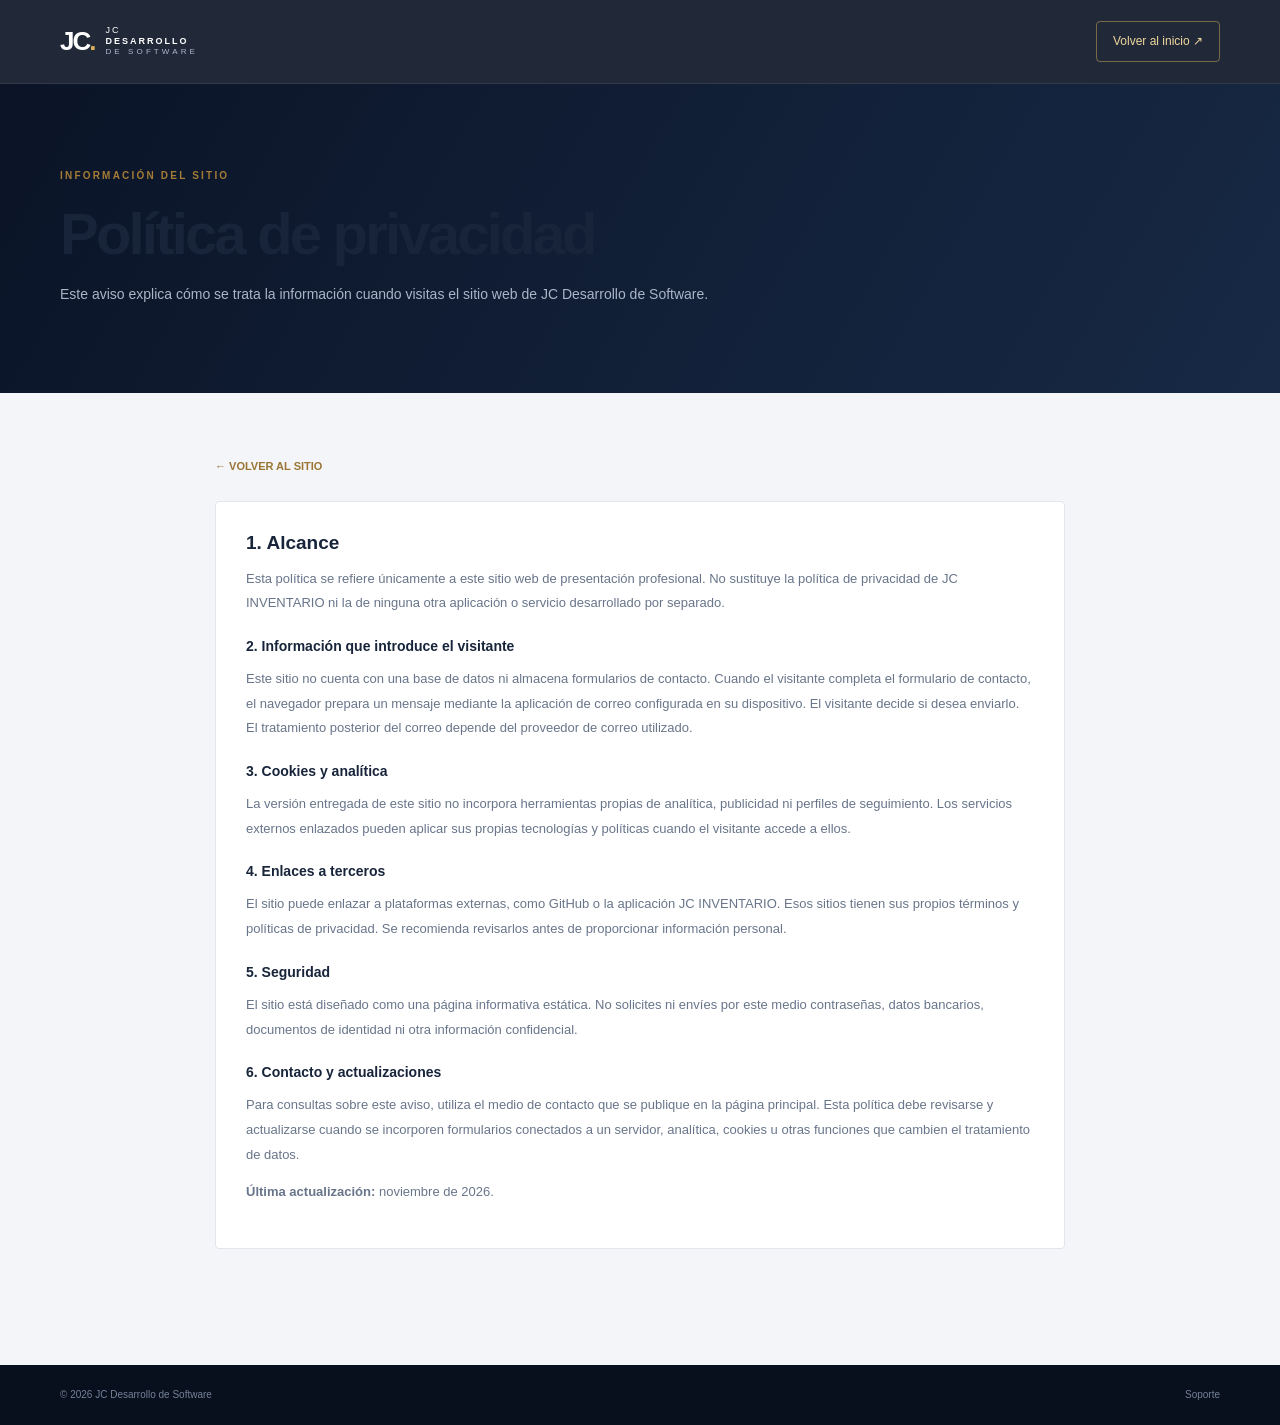
==== JC-DESARROLLO-SOFTWARE/privacidad.html @ 14fc8ab5 "Publicar página principal JC Desarrollo de Software" ====
<!doctype html>
<html lang="es">
<head>
  <meta charset="utf-8">
  <meta name="viewport" content="width=device-width, initial-scale=1">
  <meta name="theme-color" content="#0b1427">

  <meta
    name="description"
    content="Aviso de privacidad del sitio web JC Desarrollo de Software."
  >

  <title>Privacidad | JC Desarrollo de Software</title>

  <link rel="icon" href="assets/favicon.svg" type="image/svg+xml">
  <link rel="stylesheet" href="styles.css">
</head>

<body class="inner-page">

  <header class="site-header">
    <div class="container nav-wrap">

      <a class="brand" href="index.html">
        <span class="brand-mark">JC<span>.</span></span>
        <span class="brand-name">
          JC <b>DESARROLLO</b>
          <small>DE SOFTWARE</small>
        </span>
      </a>

      <a class="nav-cta" href="index.html">
        Volver al inicio ↗
      </a>

    </div>
  </header>

  <main>

    <section class="inner-hero">
      <div class="container">
        <span class="section-index">INFORMACIÓN DEL SITIO</span>

        <h1>Política de privacidad</h1>

        <p>
          Este aviso explica cómo se trata la información cuando
          visitas el sitio web de JC Desarrollo de Software.
        </p>
      </div>
    </section>

    <div class="container inner-content">

      <a class="inner-back" href="index.html">
        ← VOLVER AL SITIO
      </a>

      <article class="content-card">

        <h2>1. Alcance</h2>

        <p>
          Esta política se refiere únicamente a este sitio web
          de presentación profesional. No sustituye la política
          de privacidad de JC INVENTARIO ni la de ninguna otra
          aplicación o servicio desarrollado por separado.
        </p>

        <h3>2. Información que introduce el visitante</h3>

        <p>
          Este sitio no cuenta con una base de datos ni almacena
          formularios de contacto. Cuando el visitante completa
          el formulario de contacto, el navegador prepara un
          mensaje mediante la aplicación de correo configurada
          en su dispositivo. El visitante decide si desea
          enviarlo. El tratamiento posterior del correo depende
          del proveedor de correo utilizado.
        </p>

        <h3>3. Cookies y analítica</h3>

        <p>
          La versión entregada de este sitio no incorpora
          herramientas propias de analítica, publicidad ni
          perfiles de seguimiento. Los servicios externos
          enlazados pueden aplicar sus propias tecnologías
          y políticas cuando el visitante accede a ellos.
        </p>

        <h3>4. Enlaces a terceros</h3>

        <p>
          El sitio puede enlazar a plataformas externas, como
          GitHub o la aplicación JC INVENTARIO. Esos sitios
          tienen sus propios términos y políticas de privacidad.
          Se recomienda revisarlos antes de proporcionar
          información personal.
        </p>

        <h3>5. Seguridad</h3>

        <p>
          El sitio está diseñado como una página informativa
          estática. No solicites ni envíes por este medio
          contraseñas, datos bancarios, documentos de identidad
          ni otra información confidencial.
        </p>

        <h3>6. Contacto y actualizaciones</h3>

        <p>
          Para consultas sobre este aviso, utiliza el medio
          de contacto que se publique en la página principal.
          Esta política debe revisarse y actualizarse cuando
          se incorporen formularios conectados a un servidor,
          analítica, cookies u otras funciones que cambien
          el tratamiento de datos.
        </p>

        <p>
          <strong>Última actualización:</strong> noviembre de 2026.
        </p>

      </article>

    </div>
  </main>

  <footer class="inner-footer">
    <div class="container">
      <span>
        © <span id="current-year"></span> JC Desarrollo de Software
      </span>

      <a href="soporte.html">Soporte</a>
    </div>
  </footer>

  <script src="script.js"></script>

</body>
</html>
---- JC-DESARROLLO-SOFTWARE/styles.css ----
:root {
  --navy: #0b1427;
  --navy-2: #101e37;
  --navy-3: #172945;
  --gold: #d8b15d;
  --gold-light: #efd79d;
  --ink: #17243a;
  --muted: #647087;
  --paper: #f3f5f8;
  --white: #fff;
  --line: #e1e6ed;
  --font-body: Inter, "Segoe UI", Arial, sans-serif;
  --font-display: "Segoe UI", Inter, Arial, sans-serif;
  --container: 1160px;
  --ease: cubic-bezier(.2, .75, .25, 1);
}

* {
  box-sizing: border-box;
}

html {
  scroll-behavior: smooth;
  scroll-padding-top: 90px;
}

body {
  margin: 0;
  background: var(--navy);
  color: #fff;
  font-family: var(--font-body);
  font-size: 15px;
  line-height: 1.65;
  -webkit-font-smoothing: antialiased;
}

a {
  color: inherit;
  text-decoration: none;
}

button,
input,
textarea {
  font: inherit;
}

.container {
  width: min(var(--container), calc(100% - 48px));
  margin-inline: auto;
}

.section-pad {
  padding: 112px 0;
}

.site-noise {
  position: fixed;
  inset: 0;
  pointer-events: none;
  z-index: 10;
  opacity: .035;
  background-image: url("data:image/svg+xml,%3Csvg viewBox='0 0 180 180' xmlns='http://www.w3.org/2000/svg'%3E%3Cfilter id='n'%3E%3CfeTurbulence type='fractalNoise' baseFrequency='.9' numOctaves='4' stitchTiles='stitch'/%3E%3C/filter%3E%3Crect width='100%25' height='100%25' filter='url(%23n)' opacity='.34'/%3E%3C/svg%3E");
}

/* BARRA DE NAVEGACIÓN */

.site-header {
  height: 84px;
  position: sticky;
  top: 0;
  z-index: 20;
  background: rgba(10, 19, 36, .9);
  backdrop-filter: blur(18px);
  border-bottom: 1px solid rgba(255, 255, 255, .08);
}

.nav-wrap {
  height: 100%;
  display: flex;
  align-items: center;
  justify-content: space-between;
}

.brand {
  display: inline-flex;
  align-items: center;
  gap: 11px;
}

.brand-mark {
  font: 800 26px var(--font-display);
  letter-spacing: -2px;
  color: #fff;
}

.brand-mark span {
  color: var(--gold);
}

.brand-name {
  display: flex;
  flex-direction: column;
  font: 500 9px/1.2 var(--font-display);
  letter-spacing: 2px;
  color: #fff;
}

.brand-name b {
  font-weight: 800;
}

.brand-name small {
  font: 500 8px/1.5 var(--font-body);
  letter-spacing: 3.1px;
  color: #aeb8c9;
}

.main-nav {
  display: flex;
  align-items: center;
  gap: 34px;
}

.main-nav > a:not(.nav-cta) {
  font-size: 12px;
  color: #b8c2d2;
  transition: color .2s;
}

.main-nav > a:hover {
  color: var(--gold-light);
}

.nav-cta {
  padding: 10px 16px;
  border: 1px solid rgba(216, 177, 93, .48);
  border-radius: 4px;
  color: var(--gold-light);
  font-size: 12px;
}

.nav-cta span {
  margin-left: 10px;
}

.menu-toggle {
  display: none;
}

/* PORTADA */

.hero {
  padding-top: 86px;
  padding-bottom: 40px;
  position: relative;
  overflow: hidden;
  background:
    radial-gradient(ellipse at 78% 42%, rgba(39, 65, 100, .42), transparent 42%),
    linear-gradient(115deg, #0b1427 0%, #0d1930 62%, #111f37 100%);
}

.hero-grid {
  display: grid;
  grid-template-columns: 1.05fr .95fr;
  align-items: center;
  gap: 45px;
  min-height: 515px;
}

.eyebrow,
.section-index,
.project-label {
  font-size: 10px;
  letter-spacing: 2.2px;
  font-weight: 700;
  color: var(--gold);
  display: flex;
  align-items: center;
  gap: 10px;
}

.status-dot {
  height: 7px;
  width: 7px;
  border-radius: 50%;
  background: var(--gold);
  box-shadow: 0 0 15px rgba(216, 177, 93, .85);
  display: inline-block;
}

.hero h1 {
  font: 800 clamp(46px, 6.1vw, 76px)/1.08 var(--font-display);
  letter-spacing: -4.7px;
  margin: 28px 0 22px;
}

.gradient-text {
  background: linear-gradient(100deg, #f1dda9 0%, #d8b15d 45%, #a77b32 100%);
  background-clip: text;
  -webkit-background-clip: text;
  color: transparent;
}

.hero-lead {
  max-width: 550px;
  color: #aab5c7;
  font-size: 15px;
  line-height: 1.85;
  margin: 0;
}

.hero-actions {
  display: flex;
  align-items: center;
  gap: 14px;
  margin-top: 34px;
}

.button {
  display: inline-flex;
  align-items: center;
  justify-content: center;
  gap: 19px;
  padding: 13px 19px;
  min-height: 48px;
  border-radius: 3px;
  font-size: 12px;
  font-weight: 700;
  letter-spacing: .15px;
  border: 1px solid transparent;
  cursor: pointer;
  transition:
    transform .25s var(--ease),
    background .25s,
    border-color .25s;
}

.button:hover {
  transform: translateY(-3px);
}

.button-primary {
  background: var(--gold);
  color: #17243a;
  box-shadow: 0 9px 28px rgba(216, 177, 93, .13);
}

.button-primary:hover {
  background: #edca7b;
}

.button-ghost {
  border-color: rgba(255, 255, 255, .18);
  color: #e6ebf2;
}

.button-ghost:hover {
  border-color: var(--gold);
}

.hero-proof {
  display: flex;
  align-items: center;
  gap: 12px;
  margin-top: 44px;
  color: #7f8da4;
  font-size: 11px;
}

.proof-line {
  width: 36px;
  height: 1px;
  background: var(--gold);
}

/* ILUSTRACIÓN DE PORTADA */

.hero-visual {
  height: 465px;
  position: relative;
  display: flex;
  align-items: center;
  justify-content: center;
}

.visual-glow {
  position: absolute;
  width: 330px;
  height: 330px;
  border-radius: 50%;
  background: rgba(216, 177, 93, .11);
  filter: blur(85px);
}

.visual-orbit {
  position: absolute;
  border: 1px solid rgba(218, 190, 131, .13);
  border-radius: 50%;
  transform: rotate(-22deg);
}

.orbit-one {
  width: 440px;
  height: 270px;
}

.orbit-two {
  width: 350px;
  height: 440px;
  transform: rotate(53deg);
}

.code-card {
  position: relative;
  z-index: 2;
  width: min(410px, 90%);
  background: linear-gradient(145deg, #1c2e49, #101d32);
  border: 1px solid rgba(234, 209, 155, .24);
  border-radius: 10px;
  box-shadow: 0 35px 90px rgba(0, 0, 0, .42);
  transform: rotate(-4deg);
  overflow: hidden;
}

.window-top {
  height: 42px;
  display: flex;
  align-items: center;
  padding: 0 16px;
  border-bottom: 1px solid rgba(255, 255, 255, .08);
  color: #8190a7;
  font-size: 9px;
  letter-spacing: 1px;
}

.window-dots {
  display: flex;
  gap: 5px;
  margin-right: 15px;
}

.window-dots i {
  width: 6px;
  height: 6px;
  border-radius: 50%;
  background: #6e7a8d;
}

.window-dots i:first-child {
  background: #d8b15d;
}

.window-lock {
  margin-left: auto;
  color: var(--gold);
}

.code-body {
  padding: 29px 30px 24px;
}

.code-kicker {
  font-size: 8px;
  letter-spacing: 2px;
  color: #8d9bb0;
}

.code-kicker span {
  float: right;
  color: #b4c99a;
}

.code-title {
  font: 800 37px/1.14 var(--font-display);
  letter-spacing: -1.8px;
  margin: 18px 0;
}

.code-title em {
  font-style: normal;
  color: var(--gold);
}

.code-bars {
  display: flex;
  gap: 7px;
  margin-bottom: 25px;
}

.code-bars span {
  display: block;
  height: 3px;
  width: 42px;
  background: #405572;
  border-radius: 4px;
}

.code-bars span:first-child {
  background: var(--gold);
  width: 65px;
}

.mini-dashboard {
  display: grid;
  grid-template-columns: 1fr 1fr;
  gap: 10px;
}

.mini-panel {
  padding: 13px;
  background: rgba(255, 255, 255, .055);
  border: 1px solid rgba(255, 255, 255, .06);
  border-radius: 5px;
}

.mini-panel small,
.mini-panel b,
.mini-tag {
  display: block;
}

.mini-panel small {
  font-size: 7px;
  letter-spacing: 1.4px;
  color: #7f91aa;
}

.mini-panel b {
  font: 700 13px var(--font-display);
  margin: 7px 0 8px;
}

.mini-tag {
  font-size: 8px;
  color: #9aa9bd;
}

.mini-panel-gold {
  background: rgba(216, 177, 93, .09);
  border-color: rgba(216, 177, 93, .17);
}

.mini-panel-gold b {
  color: var(--gold-light);
}

.code-footer {
  display: flex;
  justify-content: space-between;
  border-top: 1px solid rgba(255, 255, 255, .08);
  margin-top: 20px;
  padding-top: 13px;
  color: #7e8ca3;
  font-size: 8px;
}

.float-chip {
  position: absolute;
  z-index: 3;
  display: flex;
  align-items: center;
  gap: 10px;
  background: #f4f2ed;
  color: #14223a;
  padding: 11px 15px;
  border-radius: 6px;
  box-shadow: 0 13px 40px rgba(0, 0, 0, .25);
}

.float-chip b,
.float-chip small {
  display: block;
}

.float-chip b {
  font: 700 10px var(--font-display);
}

.float-chip small {
  font-size: 9px;
  color: #7b8492;
  margin-top: 2px;
}

.chip-icon,
.chip-spark {
  width: 29px;
  height: 29px;
  display: grid;
  place-items: center;
  background: #e8d9b8;
  color: #735621;
  border-radius: 4px;
  font-size: 17px;
}

.chip-top {
  top: 58px;
  right: 0;
}

.chip-bottom {
  bottom: 64px;
  left: 0;
  background: #172a45;
  color: #fff;
  border: 1px solid rgba(216, 177, 93, .24);
}

.chip-bottom small {
  color: #a8b3c3;
}

.chip-bottom .chip-spark {
  background: rgba(216, 177, 93, .16);
  color: var(--gold);
}

.visual-caption {
  position: absolute;
  bottom: 10px;
  right: 3px;
  color: #687b95;
  font-size: 8px;
  letter-spacing: 2px;
}

.visual-caption span {
  color: var(--gold);
  padding: 0 7px;
}

.hero-bottom {
  display: flex;
  justify-content: space-between;
  color: #65758e;
  font-size: 8px;
  letter-spacing: 2px;
  margin-top: 46px;
}

.scroll-cue i {
  font-style: normal;
  color: var(--gold);
  font-size: 14px;
  margin-left: 8px;
}

/* FRANJA DORADA */

.intro-strip {
  background: var(--gold);
  color: #1b293e;
}

.intro-inner {
  display: flex;
  justify-content: space-between;
  gap: 20px;
  padding: 18px 0;
}

.intro-inner p {
  margin: 0;
  font: 800 9px var(--font-display);
  letter-spacing: 1.8px;
}

/* SERVICIOS */

.section-light {
  background: var(--paper);
  color: var(--ink);
}

.section-heading {
  display: flex;
  align-items: flex-end;
  justify-content: space-between;
  gap: 40px;
  margin-bottom: 53px;
}

.section-index {
  color: #a47c36;
}

.section-heading h2,
.tech-copy h2 {
  font: 800 clamp(34px, 4.4vw, 53px)/1.13 var(--font-display);
  letter-spacing: -2.4px;
  margin: 18px 0 0;
}

.text-muted {
  color: #8290a4;
}

.section-heading > p {
  max-width: 370px;
  color: #788398;
  font-size: 13px;
  line-height: 1.9;
  margin: 0 0 5px;
}

.service-grid {
  display: grid;
  grid-template-columns: repeat(3, 1fr);
  gap: 16px;
}

.service-card {
  position: relative;
  padding: 30px 27px 27px;
  background: #fff;
  border: 1px solid #e6eaf0;
  min-height: 290px;
  transition:
    transform .3s var(--ease),
    box-shadow .3s,
    border-color .3s;
}

.service-card:hover {
  transform: translateY(-7px);
  box-shadow: 0 22px 50px rgba(25, 43, 75, .08);
  border-color: #d9c18f;
}

.service-number {
  position: absolute;
  top: 27px;
  right: 27px;
  color: #a7b0bf;
  font-size: 10px;
  letter-spacing: 1px;
}

.service-icon {
  height: 49px;
  width: 49px;
  display: grid;
  place-items: center;
  background: #f2eee4;
  color: #956f30;
  border-radius: 4px;
  font-size: 24px;
}

.icon-android {
  background: #eaf0eb;
  color: #4d7e60;
}

.icon-data {
  background: #eaf0f5;
  color: #526d91;
}

.service-card h3 {
  font: 800 19px var(--font-display);
  letter-spacing: -.6px;
  margin: 25px 0 10px;
}

.service-card p {
  color: #778297;
  font-size: 12px;
  line-height: 1.85;
  margin: 0;
  min-height: 88px;
}

.service-tags {
  display: flex;
  flex-wrap: wrap;
  gap: 6px;
  margin-top: 20px;
}

.service-tags span {
  padding: 5px 8px;
  background: #f4f6f9;
  color: #788398;
  border-radius: 2px;
  font-size: 9px;
}

/* PROYECTOS */

.projects-section {
  background: linear-gradient(125deg, #0d172a, #101f37);
  position: relative;
  overflow: hidden;
}

.section-heading-dark h2 {
  color: #fff;
}

.text-muted-dark {
  color: #8998ad;
}

.section-heading-dark > p {
  color: #8f9db1;
}

.project-feature {
  display: grid;
  grid-template-columns: .94fr 1.06fr;
  background: #152640;
  border: 1px solid rgba(216, 177, 93, .19);
  border-radius: 5px;
  overflow: hidden;
  min-height: 425px;
}

.project-info {
  padding: 42px 40px;
}

.project-label {
  font-size: 9px;
}

.project-title-row {
  display: flex;
  align-items: center;
  justify-content: space-between;
  gap: 12px;
  margin-top: 24px;
}

.project-title-row h3 {
  font: 800 clamp(28px, 3vw, 38px) var(--font-display);
  letter-spacing: -1.8px;
  margin: 0;
  color: #fff;
}

.project-title-row h3 span {
  color: var(--gold);
}

.project-year {
  font-size: 8px;
  letter-spacing: 1.3px;
  color: #8594aa;
}

.project-description {
  font-size: 13px;
  line-height: 1.9;
  color: #a0aec1;
  margin: 20px 0;
}

.feature-list {
  list-style: none;
  padding: 0;
  margin: 0;
  display: grid;
  gap: 10px;
}

.feature-list li {
  display: flex;
  gap: 10px;
  color: #c0c9d5;
  font-size: 11px;
}

.feature-list li span {
  color: var(--gold);
}

.project-actions {
  display: flex;
  align-items: center;
  gap: 19px;
  flex-wrap: wrap;
  margin-top: 28px;
}

.project-actions .button {
  min-height: 43px;
  padding: 10px 14px;
}

.text-link {
  font-size: 11px;
  color: #d6c59e;
}

.text-link span {
  padding-left: 8px;
  color: var(--gold);
}

.project-preview {
  position: relative;
  overflow: hidden;
  display: flex;
  align-items: center;
  justify-content: center;
  background:
    radial-gradient(circle at 57% 48%, rgba(216, 177, 93, .17), transparent 45%),
    linear-gradient(145deg, #1d3351, #102039);
}

.project-preview:before {
  content: "";
  position: absolute;
  inset: 0;
  background-image:
    linear-gradient(rgba(255, 255, 255, .035) 1px, transparent 1px),
    linear-gradient(90deg, rgba(255, 255, 255, .035) 1px, transparent 1px);
  background-size: 34px 34px;
  mask-image: linear-gradient(90deg, transparent, #000);
}

.preview-glow {
  position: absolute;
  width: 360px;
  height: 360px;
  border: 1px solid rgba(216, 177, 93, .17);
  border-radius: 50%;
  box-shadow:
    0 0 0 45px rgba(216, 177, 93, .025),
    0 0 0 90px rgba(216, 177, 93, .018);
}

.app-window {
  position: relative;
  width: 82%;
  max-width: 440px;
  background: #f3f5f8;
  border-radius: 7px;
  box-shadow: 0 30px 65px rgba(0, 0, 0, .4);
  transform: perspective(900px) rotateY(-9deg) rotateX(3deg);
}

.app-top {
  height: 45px;
  background: #142541;
  border-radius: 7px 7px 0 0;
  display: flex;
  align-items: center;
  padding: 0 15px;
  gap: 10px;
  color: #dbe3ec;
  font: 700 9px var(--font-display);
  letter-spacing: 1.6px;
}

.app-logo {
  background: var(--gold);
  color: #17243a;
  width: 25px;
  height: 25px;
  border-radius: 3px;
  display: grid;
  place-items: center;
  font-weight: 800;
  font-size: 9px;
}

.app-avatar {
  margin-left: auto;
  width: 23px;
  height: 23px;
  border-radius: 50%;
  display: grid;
  place-items: center;
  background: #d9e0e9;
  color: #263b5a;
}

.app-content {
  padding: 22px;
  color: #1b2b43;
}

.app-greeting small,
.app-stat-grid small,
.app-chart small,
.app-list small {
  display: block;
  color: #8792a3;
  font-size: 7px;
  letter-spacing: 1.2px;
}

.app-greeting b {
  display: block;
  font: 800 19px var(--font-display);
  margin-top: 5px;
}

.app-stat-grid {
  display: grid;
  grid-template-columns: repeat(3, 1fr);
  gap: 9px;
  margin-top: 17px;
}

.app-stat-grid > div {
  background: #fff;
  border: 1px solid #e7ebf0;
  border-radius: 4px;
  padding: 12px;
}

.app-stat-grid b {
  display: block;
  font: 800 20px var(--font-display);
  margin: 6px 0;
}

.app-stat-grid i {
  display: block;
  width: 34px;
  height: 3px;
  border-radius: 4px;
  background: #d8b15d;
}

.app-stat-grid > div:nth-child(2) i {
  background: #8ba6c7;
}

.app-stat-grid > div:nth-child(3) i {
  background: #8eaa91;
}

.app-lower {
  display: grid;
  grid-template-columns: 1.15fr .85fr;
  gap: 9px;
  margin-top: 10px;
}

.app-chart,
.app-list {
  padding: 12px;
  background: white;
  border: 1px solid #e7ebf0;
  border-radius: 4px;
}

.chart-bars {
  height: 79px;
  display: flex;
  align-items: flex-end;
  gap: 7px;
  padding: 7px 6px 0;
}

.chart-bars i {
  flex: 1;
  background: #d8b15d;
  height: 38%;
  border-radius: 2px 2px 0 0;
  opacity: .8;
}

.chart-bars i:nth-child(2) { height: 63%; }
.chart-bars i:nth-child(3) { height: 49%; }
.chart-bars i:nth-child(4) { height: 81%; }
.chart-bars i:nth-child(5) { height: 56%; }
.chart-bars i:nth-child(6) { height: 92%; }
.chart-bars i:nth-child(7) { height: 70%; }

.app-list span {
  display: flex;
  align-items: center;
  gap: 7px;
  font-size: 8px;
  color: #5f6c80;
  margin-top: 10px;
}

.app-list span i {
  width: 6px;
  height: 6px;
  background: var(--gold);
  border-radius: 50%;
}

.app-list span:nth-child(3) i {
  background: #91a9c8;
}

.app-list span:nth-child(4) i {
  background: #9bb49e;
}

.preview-note {
  position: absolute;
  bottom: 23px;
  right: 23px;
  color: #c5cfdb;
  font-size: 8px;
  letter-spacing: 1.6px;
}

.preview-note span {
  color: var(--gold);
  margin-right: 6px;
}

.project-disclaimer {
  font-size: 9px;
  color: #687a94;
  text-align: right;
  margin: 12px 0 0;
}

/* TECNOLOGÍAS */

.tech-layout {
  display: grid;
  grid-template-columns: .8fr 1.2fr;
  gap: 80px;
  align-items: center;
}

.tech-copy h2 {
  margin-bottom: 19px;
}

.tech-copy > p {
  font-size: 13px;
  line-height: 1.9;
  color: #778398;
  max-width: 370px;
  margin: 0 0 24px;
}

.text-link-dark {
  color: #34445e;
}

.tech-cloud {
  display: grid;
  grid-template-columns: repeat(3, 1fr);
  gap: 11px;
}

.tech-tile {
  min-height: 137px;
  background: #fff;
  border: 1px solid #e5e9ef;
  padding: 18px 16px;
  display: flex;
  flex-direction: column;
  align-items: flex-start;
  justify-content: center;
  transition: transform .25s, border-color .25s;
}

.tech-tile:hover {
  transform: translateY(-4px);
  border-color: #d3b56f;
}

.tech-featured {
  background: #132441;
  border-color: #132441;
  color: #fff;
}

.tech-symbol {
  height: 29px;
  width: 29px;
  display: grid;
  place-items: center;
  border-radius: 4px;
  background: #f1eee6;
  color: #8c6b31;
  font: 800 13px var(--font-display);
  margin-bottom: 13px;
}

.tech-featured .tech-symbol {
  background: var(--gold);
  color: #16223a;
}

.tech-tile b {
  font: 800 12px var(--font-display);
}

.tech-tile small {
  font-size: 9px;
  color: #8b96a7;
  margin-top: 4px;
}

.tech-featured small {
  color: #a7b3c4;
}

.tech-outline {
  background: transparent;
  border-style: dashed;
}

.plus-symbol {
  color: #b18b48;
  font-size: 25px;
  line-height: 29px;
  margin-bottom: 13px;
}

/* PROCESO DE TRABAJO */

.process-section {
  background: #0d192e;
}

.process-grid {
  display: grid;
  grid-template-columns: repeat(4, 1fr);
  border-top: 1px solid rgba(255, 255, 255, .14);
}

.process-step {
  padding: 27px 25px 0 0;
  position: relative;
}

.process-step:before {
  content: "";
  position: absolute;
  top: -4px;
  left: 0;
  width: 7px;
  height: 7px;
  background: var(--gold);
  border-radius: 50%;
  box-shadow: 0 0 0 5px #0d192e;
}

.process-step > span {
  font-size: 10px;
  color: var(--gold);
  letter-spacing: 1px;
}

.process-step h3 {
  font: 800 17px var(--font-display);
  margin: 12px 0 8px;
}

.process-step p {
  font-size: 11px;
  color: #8e9db2;
  line-height: 1.85;
  max-width: 210px;
  margin: 0;
}

/* CONTACTO */

.contact-section {
  background: var(--paper);
  padding-top: 94px;
  padding-bottom: 94px;
}

.contact-panel {
  background: linear-gradient(115deg, #142540, #0b162b);
  position: relative;
  overflow: hidden;
  padding: 55px 58px;
  display: grid;
  grid-template-columns: 1fr .9fr;
  gap: 80px;
  border-radius: 5px;
}

.contact-orb {
  position: absolute;
  width: 440px;
  height: 440px;
  border-radius: 50%;
  border: 1px solid rgba(216, 177, 93, .1);
  top: -240px;
  left: 35%;
  box-shadow:
    0 0 0 55px rgba(216, 177, 93, .025),
    0 0 0 110px rgba(216, 177, 93, .02);
  pointer-events: none;
}

.contact-copy,
.contact-form {
  position: relative;
  z-index: 1;
}

.contact-copy h2 {
  font: 800 clamp(37px, 4.6vw, 57px)/1.12 var(--font-display);
  letter-spacing: -2.6px;
  margin: 22px 0 17px;
}

.gold-dot {
  color: var(--gold);
}

.contact-copy p {
  max-width: 380px;
  font-size: 13px;
  line-height: 1.9;
  color: #a2afc2;
}

.contact-form {
  display: flex;
  flex-direction: column;
}

.contact-form label {
  font-size: 10px;
  color: #c5cedb;
  margin-bottom: 6px;
}

.contact-form input,
.contact-form textarea {
  width: 100%;
  border: 1px solid rgba(255, 255, 255, .15);
  background: rgba(255, 255, 255, .055);
  color: #fff;
  padding: 11px 12px;
  border-radius: 3px;
  outline: none;
  font-size: 11px;
  margin-bottom: 14px;
  resize: vertical;
}

.contact-form input:focus,
.contact-form textarea:focus {
  border-color: var(--gold);
}

.contact-form input::placeholder,
.contact-form textarea::placeholder {
  color: #75869f;
}

.submit-button {
  align-self: flex-start;
  min-width: 180px;
}

.form-note {
  font-size: 9px;
  color: #71839d;
  margin: 11px 0 0;
}

/* PIE DE PÁGINA */

.site-footer {
  background: #080f1d;
  padding: 34px 0 19px;
}

.footer-main {
  display: flex;
  align-items: center;
  justify-content: space-between;
  padding-bottom: 28px;
  border-bottom: 1px solid rgba(255, 255, 255, .09);
}

.footer-main > p {
  color: #8491a4;
  font-size: 11px;
}

.back-top {
  font-size: 8px;
  letter-spacing: 1.5px;
  color: #aab4c4;
}

.footer-bottom {
  display: flex;
  align-items: center;
  justify-content: space-between;
  padding-top: 17px;
  color: #64738a;
  font-size: 9px;
}

.footer-bottom div {
  display: flex;
  gap: 22px;
}

.footer-bottom a:hover,
.back-top:hover {
  color: var(--gold);
}

/* ANIMACIONES */

.reveal {
  opacity: 1;
  transform: none;
}

.js-ready .reveal {
  opacity: 0;
  transform: translateY(18px);
  transition:
    opacity .7s var(--ease),
    transform .7s var(--ease);
}

.js-ready .reveal.is-visible {
  opacity: 1;
  transform: translateY(0);
}

/* PÁGINAS INTERIORES */

.inner-page {
  background: var(--paper);
  color: var(--ink);
  min-height: 100vh;
}

.inner-hero {
  background: linear-gradient(120deg, #0b1427, #172945);
  padding: 84px 0 72px;
}

.inner-hero h1 {
  font: 800 clamp(38px, 5vw, 58px)/1.1 var(--font-display);
  letter-spacing: -2.8px;
  margin: 17px 0;
}

.inner-hero p {
  max-width: 650px;
  color: #aab5c7;
  font-size: 14px;
  line-height: 1.8;
}

.inner-content {
  padding: 60px 0 100px;
  max-width: 850px;
}

.content-card {
  padding: 30px;
  background: #fff;
  border: 1px solid var(--line);
  margin-bottom: 16px;
  border-radius: 4px;
}

.content-card h2 {
  font: 800 19px var(--font-display);
  margin: 0 0 12px;
}

.content-card h3 {
  font: 700 14px var(--font-display);
  margin: 22px 0 8px;
}

.content-card p,
.content-card li {
  font-size: 13px;
  color: #68758a;
  line-height: 1.9;
}

.content-card ul {
  padding-left: 20px;
}

.content-card a {
  color: #8c692e;
  text-decoration: underline;
  text-underline-offset: 3px;
}

.inner-back {
  display: inline-block;
  color: #9a7534;
  font-size: 11px;
  font-weight: 700;
  margin-bottom: 25px;
}

.inner-footer {
  background: #080f1d;
  color: #748299;
  padding: 22px 0;
  font-size: 10px;
}

.inner-footer .container {
  display: flex;
  justify-content: space-between;
}

.support-list {
  display: grid;
  gap: 12px;
  margin-top: 20px;
}

.support-item {
  padding: 17px;
  background: #f5f6f8;
  border: 1px solid #e8ebf0;
}

.support-item b {
  display: block;
  font: 700 12px var(--font-display);
  margin-bottom: 4px;
}

.support-item span {
  font-size: 11px;
  color: #758196;
}

/* TABLETAS */

@media (max-width: 900px) {
  .hero-grid {
    gap: 18px;
    grid-template-columns: 1fr 1fr;
  }

  .hero h1 {
    font-size: clamp(43px, 6vw, 60px);
    letter-spacing: -3px;
  }

  .hero-visual {
    transform: scale(.92);
  }

  .main-nav {
    gap: 20px;
  }

  .project-info {
    padding: 33px 28px;
  }

  .project-feature {
    grid-template-columns: 1fr 1fr;
  }

  .tech-layout {
    gap: 42px;
  }

  .contact-panel {
    gap: 42px;
    padding: 45px 38px;
  }
}

/* CELULARES */

@media (max-width: 700px) {
  .container {
    width: min(100% - 36px, var(--container));
  }

  .site-header {
    height: 72px;
  }

  .menu-toggle {
    display: flex;
    width: 42px;
    height: 42px;
    border: 1px solid rgba(255, 255, 255, .14);
    background: transparent;
    border-radius: 4px;
    flex-direction: column;
    align-items: center;
    justify-content: center;
    gap: 5px;
  }

  .menu-toggle span {
    width: 17px;
    height: 1px;
    background: #fff;
    transition: transform .2s;
  }

  .menu-toggle[aria-expanded="true"] span:first-child {
    transform: translateY(6px) rotate(45deg);
  }

  .menu-toggle[aria-expanded="true"] span:nth-child(2) {
    opacity: 0;
  }

  .menu-toggle[aria-expanded="true"] span:last-child {
    transform: translateY(-6px) rotate(-45deg);
  }

  .main-nav {
    display: none;
    position: absolute;
    top: 72px;
    left: 0;
    right: 0;
    padding: 20px 24px 24px;
    background: #0c172b;
    border-bottom: 1px solid rgba(255, 255, 255, .1);
    flex-direction: column;
    align-items: stretch;
    gap: 0;
  }

  .main-nav.is-open {
    display: flex;
  }

  .main-nav > a:not(.nav-cta) {
    padding: 13px 0;
    border-bottom: 1px solid rgba(255, 255, 255, .07);
  }

  .nav-cta {
    margin-top: 15px;
    text-align: center;
  }

  .hero {
    padding-top: 61px;
  }

  .hero-grid {
    grid-template-columns: 1fr;
    gap: 10px;
  }

  .hero h1 {
    font-size: clamp(44px, 12vw, 64px);
    letter-spacing: -3.5px;
    margin-top: 23px;
  }

  .hero-lead {
    font-size: 13px;
  }

  .hero-visual {
    height: 385px;
    margin-top: 8px;
    transform: none;
  }

  .code-card {
    width: min(370px, 84%);
  }

  .code-body {
    padding: 23px;
  }

  .code-title {
    font-size: 33px;
  }

  .chip-top {
    right: 1px;
    top: 35px;
  }

  .chip-bottom {
    left: 0;
    bottom: 35px;
  }

  .hero-bottom {
    margin-top: 20px;
  }

  .hero-proof {
    margin-top: 30px;
  }

  .intro-inner {
    flex-direction: column;
    gap: 8px;
    padding: 16px 0;
  }

  .intro-inner p {
    font-size: 8px;
  }

  .section-pad {
    padding: 76px 0;
  }

  .section-heading {
    display: block;
    margin-bottom: 34px;
  }

  .section-heading h2,
  .tech-copy h2 {
    font-size: 40px;
  }

  .section-heading > p {
    margin-top: 18px;
  }

  .service-grid {
    grid-template-columns: 1fr;
  }

  .service-card {
    min-height: 0;
    padding: 25px;
  }

  .service-card p {
    min-height: 0;
  }

  .project-feature {
    grid-template-columns: 1fr;
  }

  .project-info {
    padding: 30px 24px;
  }

  .project-title-row {
    align-items: flex-start;
    flex-direction: column;
    gap: 5px;
  }

  .project-preview {
    min-height: 330px;
  }

  .app-window {
    width: 85%;
  }

  .project-disclaimer {
    text-align: left;
    line-height: 1.6;
  }

  .tech-layout {
    grid-template-columns: 1fr;
    gap: 30px;
  }

  .tech-cloud {
    grid-template-columns: repeat(2, 1fr);
  }

  .tech-tile {
    min-height: 125px;
  }

  .process-grid {
    grid-template-columns: 1fr 1fr;
    row-gap: 28px;
  }

  .process-step {
    padding-right: 14px;
  }

  .contact-section {
    padding: 62px 0;
  }

  .contact-panel {
    grid-template-columns: 1fr;
    gap: 25px;
    padding: 34px 24px;
  }

  .contact-copy h2 {
    font-size: 45px;
  }

  .contact-form {
    width: 100%;
  }

  .footer-main {
    align-items: flex-start;
    gap: 15px;
    flex-direction: column;
  }

  .footer-main > p {
    margin: 0;
  }

  .footer-bottom {
    align-items: flex-start;
    gap: 14px;
    flex-direction: column;
  }

  .footer-bottom div {
    flex-wrap: wrap;
  }

  .inner-hero {
    padding: 64px 0 53px;
  }

  .inner-content {
    padding: 35px 0 70px;
  }

  .content-card {
    padding: 23px;
  }
}

/* RESPETAR MOVIMIENTO REDUCIDO */

@media (prefers-reduced-motion: reduce) {
  html {
    scroll-behavior: auto;
  }

  *,
  *::before,
  *::after {
    animation-duration: .01ms !important;
    animation-iteration-count: 1 !important;
    transition-duration: .01ms !important;
  }

  .reveal,
  .js-ready .reveal {
    opacity: 1;
    transform: none;
  }
}
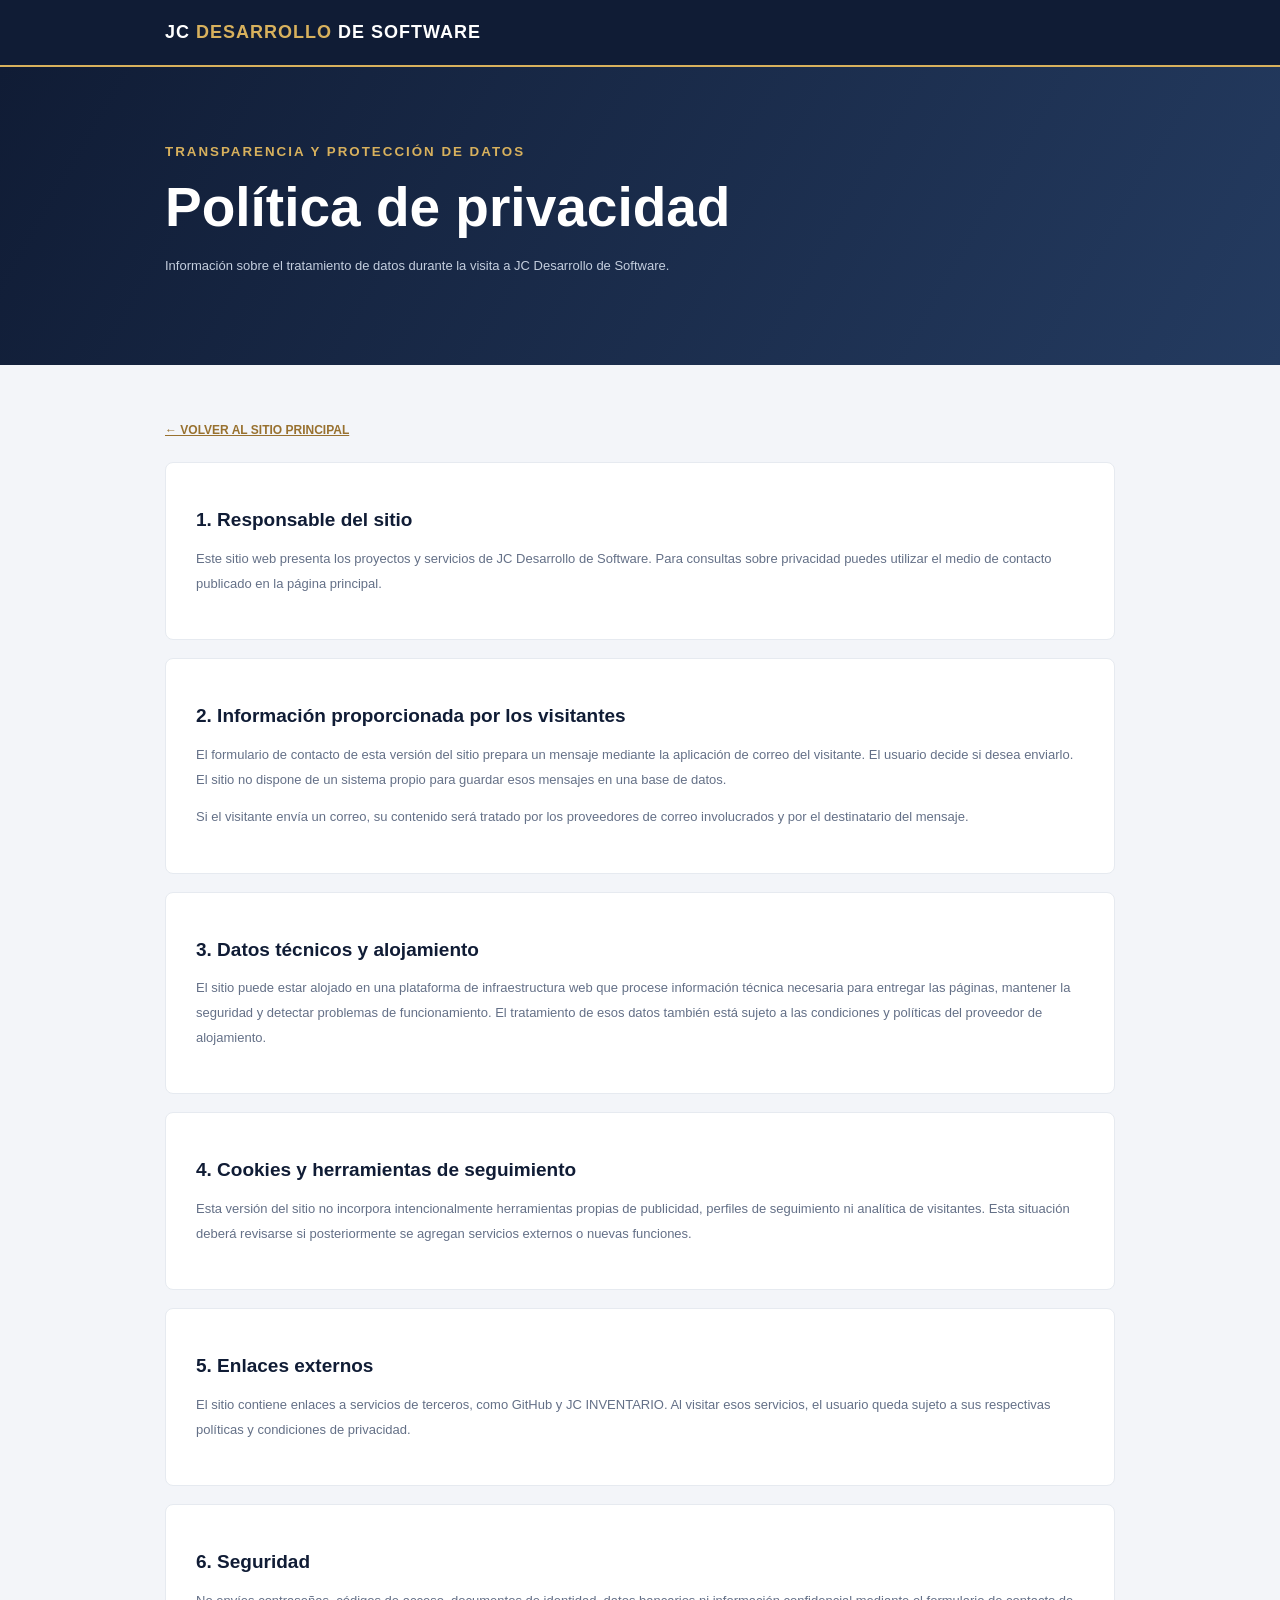
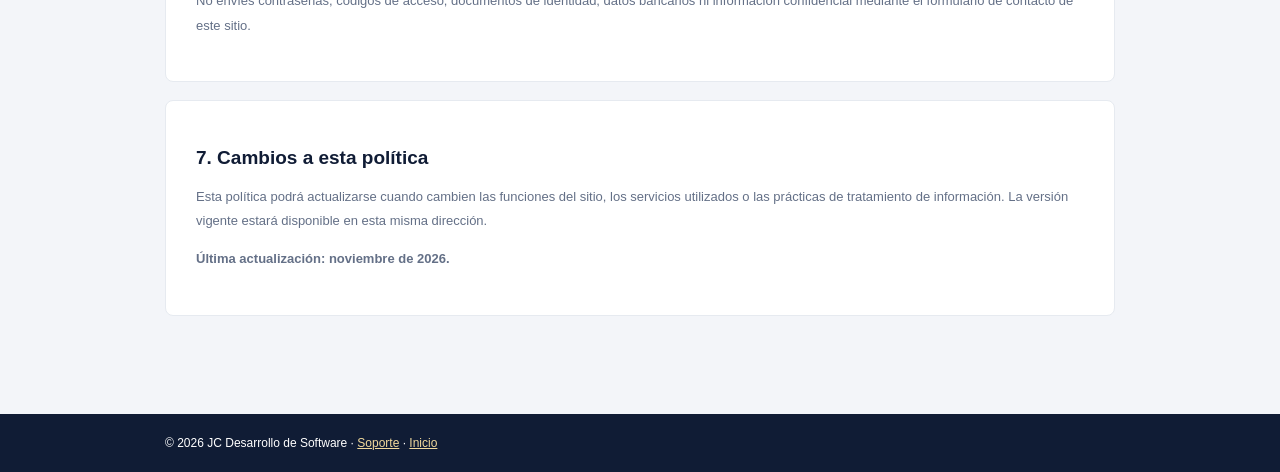
==== commit 1b24d920: "Update privacidad.html" ====
--- a/JC-DESARROLLO-SOFTWARE/privacidad.html
+++ b/JC-DESARROLLO-SOFTWARE/privacidad.html
@@ -1,145 +1,176 @@
-<!doctype html>
+
+<!DOCTYPE html>
 <html lang="es">
 <head>
-  <meta charset="utf-8">
+  <meta charset="UTF-8">
   <meta name="viewport" content="width=device-width, initial-scale=1">
-  <meta name="theme-color" content="#0b1427">
+  <meta name="theme-color" content="#101c35">
+  <meta name="description" content="Política de privacidad de JC Desarrollo de Software.">
+  <title>Política de privacidad | JC Desarrollo de Software</title>
 
-  <meta
-    name="description"
-    content="Aviso de privacidad del sitio web JC Desarrollo de Software."
-  >
-
-  <title>Privacidad | JC Desarrollo de Software</title>
-
-  <link rel="icon" href="assets/favicon.svg" type="image/svg+xml">
-  <link rel="stylesheet" href="styles.css">
+  <style>
+    * { box-sizing: border-box; }
+    body {
+      margin: 0;
+      font-family: "Segoe UI", Arial, sans-serif;
+      background: #f3f5f9;
+      color: #202b3c;
+    }
+    header, footer { background: #101c35; color: white; }
+    .container { width: min(950px, 90%); margin: auto; }
+    header { padding: 22px 0; border-bottom: 2px solid #d8b15d; }
+    .brand { font-size: 18px; font-weight: 800; letter-spacing: 1px; }
+    .brand span { color: #d8b15d; }
+    .hero {
+      background: linear-gradient(120deg,#101c35,#243b60);
+      color: white;
+      padding: 75px 0;
+    }
+    .hero small { color: #d8b15d; letter-spacing: 2px; font-weight: bold; }
+    h1 { font-size: clamp(36px,6vw,55px); margin: 15px 0; }
+    .hero p { color: #c4cede; line-height: 1.8; max-width: 650px; }
+    main { padding: 55px 0 80px; }
+    .card {
+      background: white;
+      padding: 30px;
+      margin-bottom: 18px;
+      border: 1px solid #e6eaf0;
+      border-radius: 8px;
+    }
+    h2 { color: #101c35; font-size: 19px; }
+    p { line-height: 1.9; color: #647087; font-size: 13px; }
+    .back {
+      display: inline-block;
+      color: #98712f;
+      margin-bottom: 25px;
+      font-size: 12px;
+      font-weight: bold;
+    }
+    footer { padding: 22px 0; font-size: 12px; }
+    footer a { color: #f0d99c; }
+  </style>
 </head>
 
-<body class="inner-page">
+<body>
 
-  <header class="site-header">
-    <div class="container nav-wrap">
-
-      <a class="brand" href="index.html">
-        <span class="brand-mark">JC<span>.</span></span>
-        <span class="brand-name">
-          JC <b>DESARROLLO</b>
-          <small>DE SOFTWARE</small>
-        </span>
-      </a>
-
-      <a class="nav-cta" href="index.html">
-        Volver al inicio ↗
-      </a>
-
+  <header>
+    <div class="container brand">
+      JC <span>DESARROLLO</span> DE SOFTWARE
     </div>
   </header>
 
-  <main>
+  <section class="hero">
+    <div class="container">
+      <small>TRANSPARENCIA Y PROTECCIÓN DE DATOS</small>
+      <h1>Política de privacidad</h1>
+      <p>
+        Información sobre el tratamiento de datos durante
+        la visita a JC Desarrollo de Software.
+      </p>
+    </div>
+  </section>
 
-    <section class="inner-hero">
-      <div class="container">
-        <span class="section-index">INFORMACIÓN DEL SITIO</span>
+  <main class="container">
 
-        <h1>Política de privacidad</h1>
+    <a class="back" href="index.html">
+      ← VOLVER AL SITIO PRINCIPAL
+    </a>
 
-        <p>
-          Este aviso explica cómo se trata la información cuando
-          visitas el sitio web de JC Desarrollo de Software.
-        </p>
-      </div>
-    </section>
+    <article class="card">
+      <h2>1. Responsable del sitio</h2>
+      <p>
+        Este sitio web presenta los proyectos y servicios
+        de JC Desarrollo de Software. Para consultas sobre
+        privacidad puedes utilizar el medio de contacto
+        publicado en la página principal.
+      </p>
+    </article>
 
-    <div class="container inner-content">
+    <article class="card">
+      <h2>2. Información proporcionada por los visitantes</h2>
+      <p>
+        El formulario de contacto de esta versión del sitio
+        prepara un mensaje mediante la aplicación de correo
+        del visitante. El usuario decide si desea enviarlo.
+        El sitio no dispone de un sistema propio para guardar
+        esos mensajes en una base de datos.
+      </p>
+      <p>
+        Si el visitante envía un correo, su contenido será
+        tratado por los proveedores de correo involucrados
+        y por el destinatario del mensaje.
+      </p>
+    </article>
 
-      <a class="inner-back" href="index.html">
-        ← VOLVER AL SITIO
-      </a>
+    <article class="card">
+      <h2>3. Datos técnicos y alojamiento</h2>
+      <p>
+        El sitio puede estar alojado en una plataforma de
+        infraestructura web que procese información técnica
+        necesaria para entregar las páginas, mantener la
+        seguridad y detectar problemas de funcionamiento.
+        El tratamiento de esos datos también está sujeto
+        a las condiciones y políticas del proveedor de alojamiento.
+      </p>
+    </article>
 
-      <article class="content-card">
+    <article class="card">
+      <h2>4. Cookies y herramientas de seguimiento</h2>
+      <p>
+        Esta versión del sitio no incorpora intencionalmente
+        herramientas propias de publicidad, perfiles de
+        seguimiento ni analítica de visitantes. Esta situación
+        deberá revisarse si posteriormente se agregan servicios
+        externos o nuevas funciones.
+      </p>
+    </article>
 
-        <h2>1. Alcance</h2>
+    <article class="card">
+      <h2>5. Enlaces externos</h2>
+      <p>
+        El sitio contiene enlaces a servicios de terceros,
+        como GitHub y JC INVENTARIO. Al visitar esos servicios,
+        el usuario queda sujeto a sus respectivas políticas
+        y condiciones de privacidad.
+      </p>
+    </article>
 
-        <p>
-          Esta política se refiere únicamente a este sitio web
-          de presentación profesional. No sustituye la política
-          de privacidad de JC INVENTARIO ni la de ninguna otra
-          aplicación o servicio desarrollado por separado.
-        </p>
+    <article class="card">
+      <h2>6. Seguridad</h2>
+      <p>
+        No envíes contraseñas, códigos de acceso, documentos
+        de identidad, datos bancarios ni información confidencial
+        mediante el formulario de contacto de este sitio.
+      </p>
+    </article>
 
-        <h3>2. Información que introduce el visitante</h3>
+    <article class="card">
+      <h2>7. Cambios a esta política</h2>
+      <p>
+        Esta política podrá actualizarse cuando cambien las
+        funciones del sitio, los servicios utilizados o las
+        prácticas de tratamiento de información. La versión
+        vigente estará disponible en esta misma dirección.
+      </p>
+      <p>
+        <strong>Última actualización: noviembre de 2026.</strong>
+      </p>
+    </article>
 
-        <p>
-          Este sitio no cuenta con una base de datos ni almacena
-          formularios de contacto. Cuando el visitante completa
-          el formulario de contacto, el navegador prepara un
-          mensaje mediante la aplicación de correo configurada
-          en su dispositivo. El visitante decide si desea
-          enviarlo. El tratamiento posterior del correo depende
-          del proveedor de correo utilizado.
-        </p>
-
-        <h3>3. Cookies y analítica</h3>
-
-        <p>
-          La versión entregada de este sitio no incorpora
-          herramientas propias de analítica, publicidad ni
-          perfiles de seguimiento. Los servicios externos
-          enlazados pueden aplicar sus propias tecnologías
-          y políticas cuando el visitante accede a ellos.
-        </p>
-
-        <h3>4. Enlaces a terceros</h3>
-
-        <p>
-          El sitio puede enlazar a plataformas externas, como
-          GitHub o la aplicación JC INVENTARIO. Esos sitios
-          tienen sus propios términos y políticas de privacidad.
-          Se recomienda revisarlos antes de proporcionar
-          información personal.
-        </p>
-
-        <h3>5. Seguridad</h3>
-
-        <p>
-          El sitio está diseñado como una página informativa
-          estática. No solicites ni envíes por este medio
-          contraseñas, datos bancarios, documentos de identidad
-          ni otra información confidencial.
-        </p>
-
-        <h3>6. Contacto y actualizaciones</h3>
-
-        <p>
-          Para consultas sobre este aviso, utiliza el medio
-          de contacto que se publique en la página principal.
-          Esta política debe revisarse y actualizarse cuando
-          se incorporen formularios conectados a un servidor,
-          analítica, cookies u otras funciones que cambien
-          el tratamiento de datos.
-        </p>
-
-        <p>
-          <strong>Última actualización:</strong> noviembre de 2026.
-        </p>
-
-      </article>
-
-    </div>
   </main>
 
-  <footer class="inner-footer">
+  <footer>
     <div class="container">
-      <span>
-        © <span id="current-year"></span> JC Desarrollo de Software
-      </span>
-
-      <a href="soporte.html">Soporte</a>
+      © <span id="year"></span> JC Desarrollo de Software ·
+      <a href="soporte.html">Soporte</a> ·
+      <a href="index.html">Inicio</a>
     </div>
   </footer>
 
-  <script src="script.js"></script>
+  <script>
+    document.getElementById("year").textContent =
+      new Date().getFullYear();
+  </script>
 
 </body>
-</html>+</html>
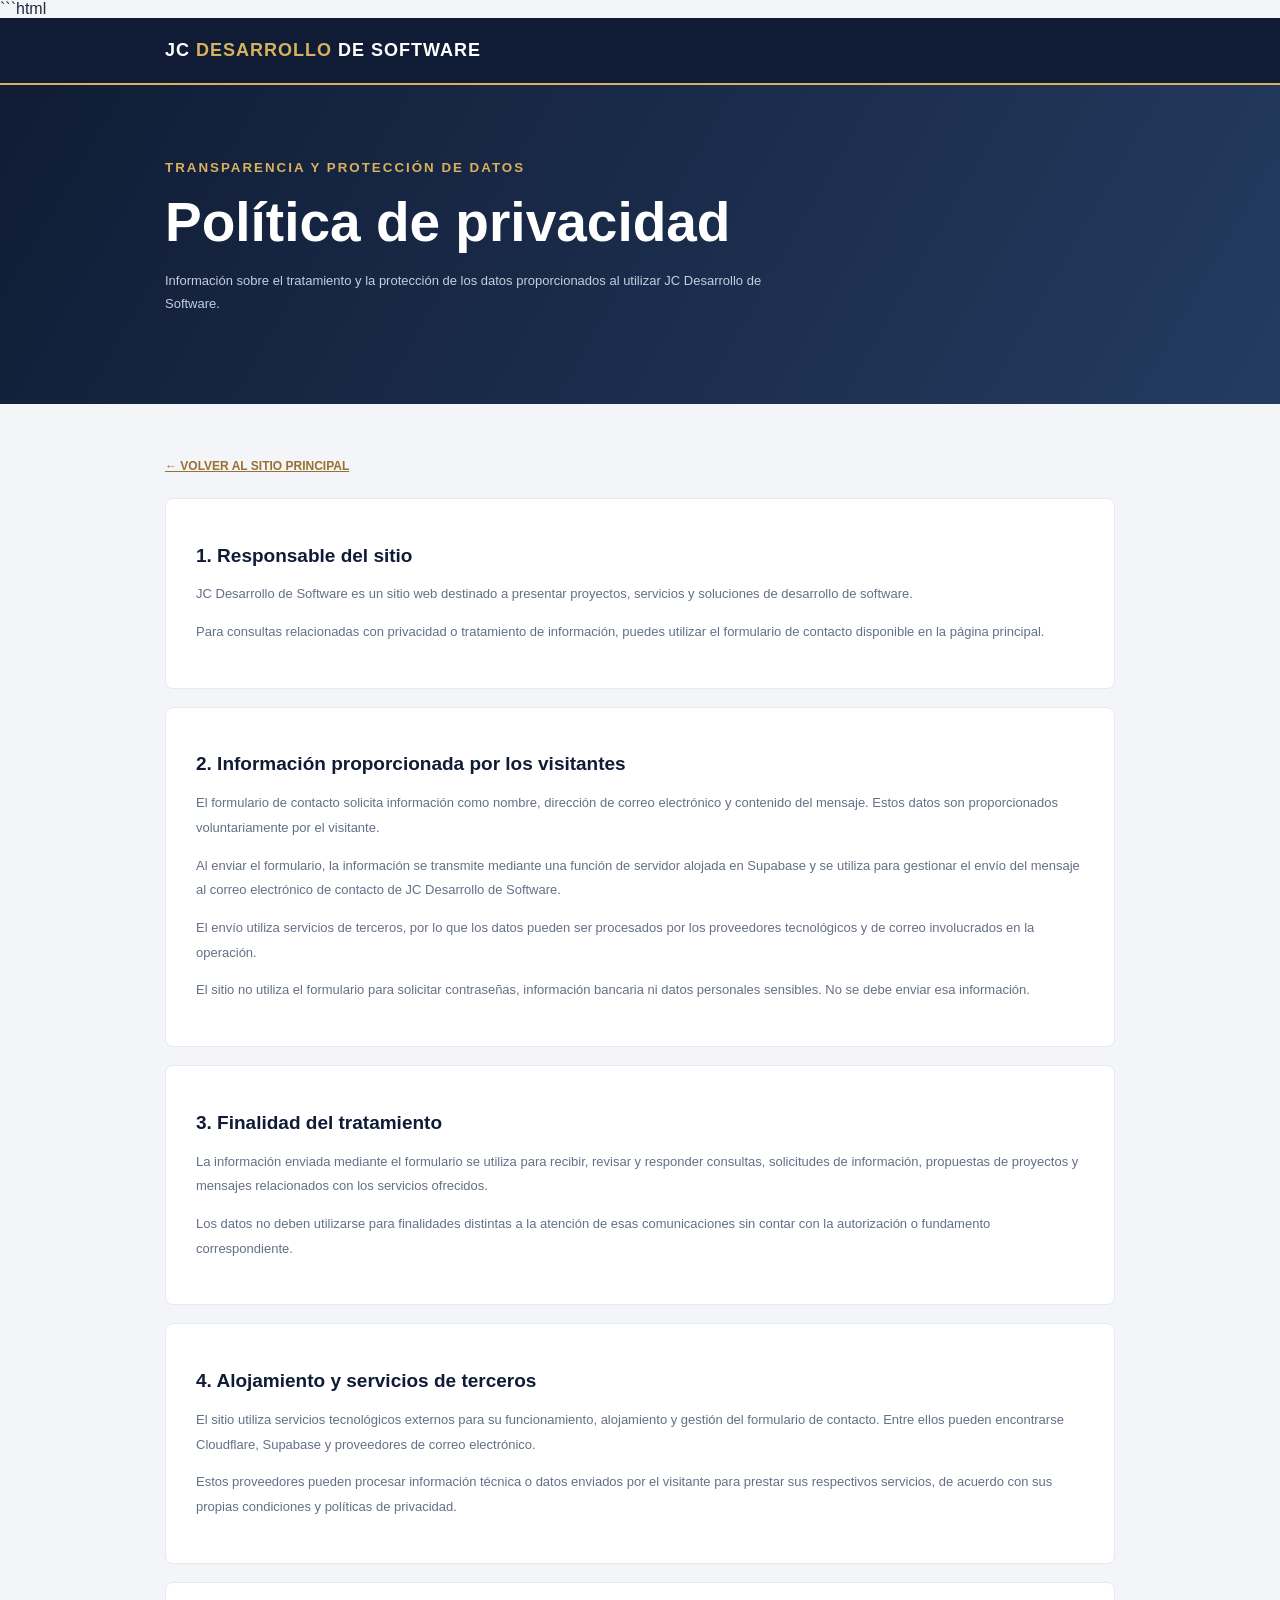
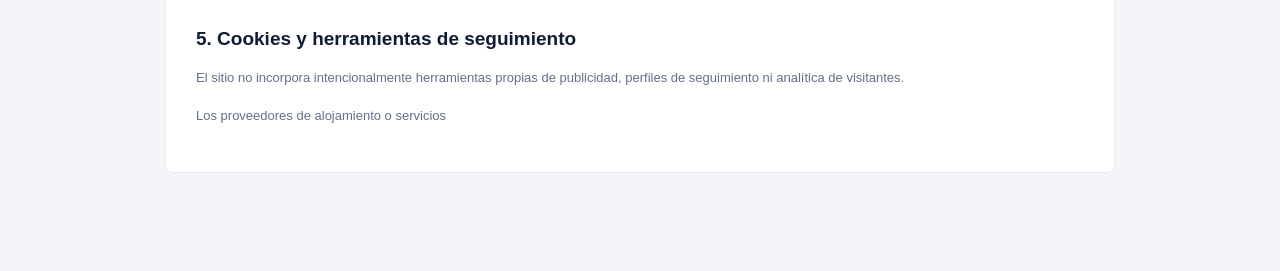
==== commit 8ab9db8b: "Update privacidad.html" ====
--- a/JC-DESARROLLO-SOFTWARE/privacidad.html
+++ b/JC-DESARROLLO-SOFTWARE/privacidad.html
@@ -1,35 +1,71 @@
-
+```html
 <!DOCTYPE html>
 <html lang="es">
 <head>
   <meta charset="UTF-8">
   <meta name="viewport" content="width=device-width, initial-scale=1">
   <meta name="theme-color" content="#101c35">
-  <meta name="description" content="Política de privacidad de JC Desarrollo de Software.">
+  <meta name="description" content="Conoce cómo JC Desarrollo de Software trata y protege la información enviada mediante su sitio web.">
   <title>Política de privacidad | JC Desarrollo de Software</title>
 
   <style>
     * { box-sizing: border-box; }
+
     body {
       margin: 0;
       font-family: "Segoe UI", Arial, sans-serif;
       background: #f3f5f9;
       color: #202b3c;
     }
-    header, footer { background: #101c35; color: white; }
-    .container { width: min(950px, 90%); margin: auto; }
-    header { padding: 22px 0; border-bottom: 2px solid #d8b15d; }
-    .brand { font-size: 18px; font-weight: 800; letter-spacing: 1px; }
+
+    header, footer {
+      background: #101c35;
+      color: white;
+    }
+
+    .container {
+      width: min(950px, 90%);
+      margin: auto;
+    }
+
+    header {
+      padding: 22px 0;
+      border-bottom: 2px solid #d8b15d;
+    }
+
+    .brand {
+      font-size: 18px;
+      font-weight: 800;
+      letter-spacing: 1px;
+    }
+
     .brand span { color: #d8b15d; }
+
     .hero {
       background: linear-gradient(120deg,#101c35,#243b60);
       color: white;
       padding: 75px 0;
     }
-    .hero small { color: #d8b15d; letter-spacing: 2px; font-weight: bold; }
-    h1 { font-size: clamp(36px,6vw,55px); margin: 15px 0; }
-    .hero p { color: #c4cede; line-height: 1.8; max-width: 650px; }
+
+    .hero small {
+      color: #d8b15d;
+      letter-spacing: 2px;
+      font-weight: bold;
+    }
+
+    h1 {
+      font-size: clamp(36px,6vw,55px);
+      margin: 15px 0;
+    }
+
+    .hero p {
+      color: #c4cede;
+      line-height: 1.8;
+      max-width: 650px;
+    }
+
     main { padding: 55px 0 80px; }
+
     .card {
       background: white;
       padding: 30px;
@@ -37,8 +73,18 @@
       border: 1px solid #e6eaf0;
       border-radius: 8px;
     }
-    h2 { color: #101c35; font-size: 19px; }
-    p { line-height: 1.9; color: #647087; font-size: 13px; }
+
+    h2 {
+      color: #101c35;
+      font-size: 19px;
+    }
+
+    p {
+      line-height: 1.9;
+      color: #647087;
+      font-size: 13px;
+    }
+
     .back {
       display: inline-block;
       color: #98712f;
@@ -46,8 +92,19 @@
       font-size: 12px;
       font-weight: bold;
     }
-    footer { padding: 22px 0; font-size: 12px; }
+
+    footer {
+      padding: 22px 0;
+      font-size: 12px;
+    }
+
     footer a { color: #f0d99c; }
+
+    @media (max-width: 600px) {
+      .hero { padding: 55px 0; }
+      .card { padding: 22px; }
+      main { padding: 35px 0 55px; }
+    }
   </style>
 </head>
 
@@ -64,8 +121,9 @@
       <small>TRANSPARENCIA Y PROTECCIÓN DE DATOS</small>
       <h1>Política de privacidad</h1>
       <p>
-        Información sobre el tratamiento de datos durante
-        la visita a JC Desarrollo de Software.
+        Información sobre el tratamiento y la protección
+        de los datos proporcionados al utilizar
+        JC Desarrollo de Software.
       </p>
     </div>
   </section>
@@ -79,98 +137,81 @@
     <article class="card">
       <h2>1. Responsable del sitio</h2>
       <p>
-        Este sitio web presenta los proyectos y servicios
-        de JC Desarrollo de Software. Para consultas sobre
-        privacidad puedes utilizar el medio de contacto
-        publicado en la página principal.
+        JC Desarrollo de Software es un sitio web destinado
+        a presentar proyectos, servicios y soluciones
+        de desarrollo de software.
+      </p>
+      <p>
+        Para consultas relacionadas con privacidad o
+        tratamiento de información, puedes utilizar
+        el formulario de contacto disponible en la página principal.
       </p>
     </article>
 
     <article class="card">
       <h2>2. Información proporcionada por los visitantes</h2>
       <p>
-        El formulario de contacto de esta versión del sitio
-        prepara un mensaje mediante la aplicación de correo
-        del visitante. El usuario decide si desea enviarlo.
-        El sitio no dispone de un sistema propio para guardar
-        esos mensajes en una base de datos.
-      </p>
-      <p>
-        Si el visitante envía un correo, su contenido será
-        tratado por los proveedores de correo involucrados
-        y por el destinatario del mensaje.
-      </p>
-    </article>
-
-    <article class="card">
-      <h2>3. Datos técnicos y alojamiento</h2>
-      <p>
-        El sitio puede estar alojado en una plataforma de
-        infraestructura web que procese información técnica
-        necesaria para entregar las páginas, mantener la
-        seguridad y detectar problemas de funcionamiento.
-        El tratamiento de esos datos también está sujeto
-        a las condiciones y políticas del proveedor de alojamiento.
-      </p>
-    </article>
-
-    <article class="card">
-      <h2>4. Cookies y herramientas de seguimiento</h2>
-      <p>
-        Esta versión del sitio no incorpora intencionalmente
-        herramientas propias de publicidad, perfiles de
-        seguimiento ni analítica de visitantes. Esta situación
-        deberá revisarse si posteriormente se agregan servicios
-        externos o nuevas funciones.
-      </p>
-    </article>
-
-    <article class="card">
-      <h2>5. Enlaces externos</h2>
-      <p>
-        El sitio contiene enlaces a servicios de terceros,
-        como GitHub y JC INVENTARIO. Al visitar esos servicios,
-        el usuario queda sujeto a sus respectivas políticas
-        y condiciones de privacidad.
-      </p>
-    </article>
-
-    <article class="card">
-      <h2>6. Seguridad</h2>
-      <p>
-        No envíes contraseñas, códigos de acceso, documentos
-        de identidad, datos bancarios ni información confidencial
-        mediante el formulario de contacto de este sitio.
-      </p>
-    </article>
-
-    <article class="card">
-      <h2>7. Cambios a esta política</h2>
-      <p>
-        Esta política podrá actualizarse cuando cambien las
-        funciones del sitio, los servicios utilizados o las
-        prácticas de tratamiento de información. La versión
-        vigente estará disponible en esta misma dirección.
-      </p>
-      <p>
-        <strong>Última actualización: noviembre de 2026.</strong>
-      </p>
-    </article>
-
-  </main>
-
-  <footer>
-    <div class="container">
-      © <span id="year"></span> JC Desarrollo de Software ·
-      <a href="soporte.html">Soporte</a> ·
-      <a href="index.html">Inicio</a>
-    </div>
-  </footer>
-
-  <script>
-    document.getElementById("year").textContent =
-      new Date().getFullYear();
-  </script>
-
-</body>
-</html>
+        El formulario de contacto solicita información como
+        nombre, dirección de correo electrónico y contenido
+        del mensaje. Estos datos son proporcionados
+        voluntariamente por el visitante.
+      </p>
+      <p>
+        Al enviar el formulario, la información se transmite
+        mediante una función de servidor alojada en Supabase
+        y se utiliza para gestionar el envío del mensaje
+        al correo electrónico de contacto de JC Desarrollo
+        de Software.
+      </p>
+      <p>
+        El envío utiliza servicios de terceros, por lo que
+        los datos pueden ser procesados por los proveedores
+        tecnológicos y de correo involucrados en la operación.
+      </p>
+      <p>
+        El sitio no utiliza el formulario para solicitar
+        contraseñas, información bancaria ni datos personales
+        sensibles. No se debe enviar esa información.
+      </p>
+    </article>
+
+    <article class="card">
+      <h2>3. Finalidad del tratamiento</h2>
+      <p>
+        La información enviada mediante el formulario se utiliza
+        para recibir, revisar y responder consultas, solicitudes
+        de información, propuestas de proyectos y mensajes
+        relacionados con los servicios ofrecidos.
+      </p>
+      <p>
+        Los datos no deben utilizarse para finalidades distintas
+        a la atención de esas comunicaciones sin contar con
+        la autorización o fundamento correspondiente.
+      </p>
+    </article>
+
+    <article class="card">
+      <h2>4. Alojamiento y servicios de terceros</h2>
+      <p>
+        El sitio utiliza servicios tecnológicos externos para
+        su funcionamiento, alojamiento y gestión del formulario
+        de contacto. Entre ellos pueden encontrarse Cloudflare,
+        Supabase y proveedores de correo electrónico.
+      </p>
+      <p>
+        Estos proveedores pueden procesar información técnica
+        o datos enviados por el visitante para prestar sus
+        respectivos servicios, de acuerdo con sus propias
+        condiciones y políticas de privacidad.
+      </p>
+    </article>
+
+    <article class="card">
+      <h2>5. Cookies y herramientas de seguimiento</h2>
+      <p>
+        El sitio no incorpora intencionalmente herramientas
+        propias de publicidad, perfiles de seguimiento
+        ni analítica de visitantes.
+      </p>
+      <p>
+        Los proveedores de alojamiento o servicios
